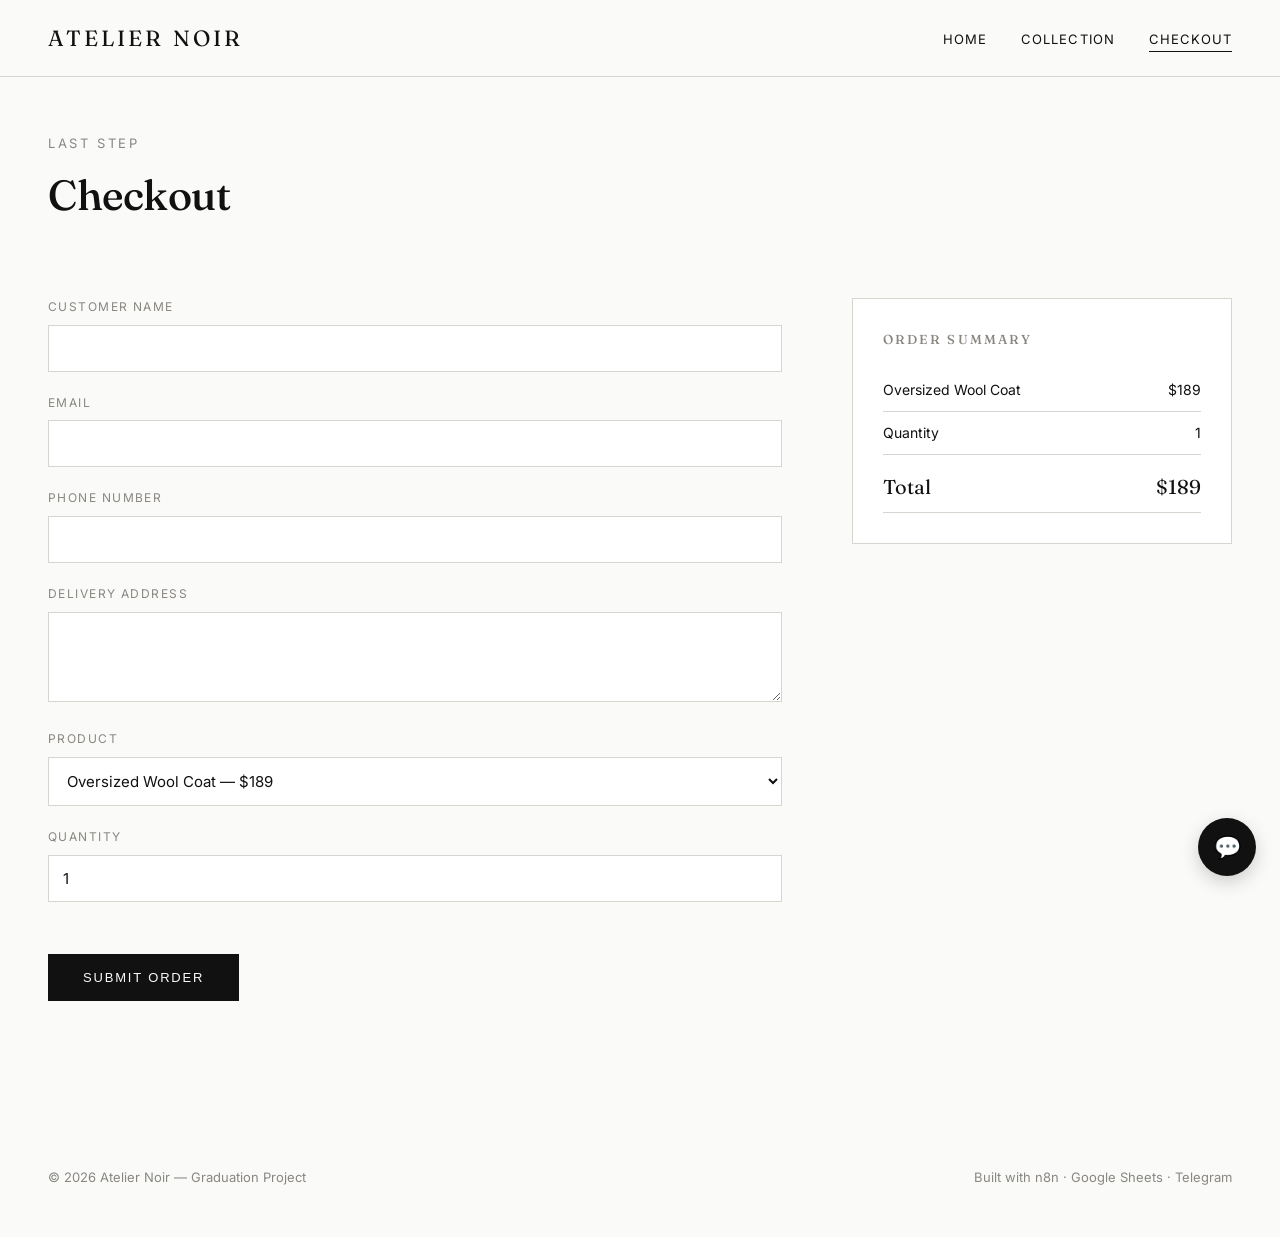
==== checkout.html @ d120bac4 "Add files via upload" ====
<!DOCTYPE html>
<html lang="en">
<head>
<meta charset="UTF-8">
<meta name="viewport" content="width=device-width, initial-scale=1.0">
<title>Checkout — Atelier Noir</title>
<link rel="preconnect" href="https://fonts.googleapis.com">
<link href="https://fonts.googleapis.com/css2?family=Fraunces:wght@400;500;600&family=Inter:wght@400;500;600&display=swap" rel="stylesheet">
<link rel="stylesheet" href="style.css">
</head>
<body>

<nav class="nav">
  <div class="wrap">
    <a href="index.html" class="brand">Atelier Noir</a>
    <ul class="nav-links">
      <li><a href="index.html">Home</a></li>
      <li><a href="products.html">Collection</a></li>
      <li><a href="checkout.html" class="active">Checkout</a></li>
    </ul>
    <button class="nav-toggle" aria-label="Toggle menu">&#9776;</button>
  </div>
</nav>

<section class="wrap">
  <div class="section-head" style="padding-top:56px; margin-bottom:0;">
    <div>
      <span class="kicker">Last step</span>
      <h2>Checkout</h2>
    </div>
  </div>

  <div class="checkout-wrap">
    <form id="checkout-form" novalidate>
      <div class="form-field">
        <label for="customer_name">Customer name</label>
        <input type="text" id="customer_name" name="customer_name" required autocomplete="name">
      </div>
      <div class="form-field">
        <label for="email">Email</label>
        <input type="email" id="email" name="email" required autocomplete="email">
      </div>
      <div class="form-field">
        <label for="phone">Phone number</label>
        <input type="tel" id="phone" name="phone" required autocomplete="tel">
      </div>
      <div class="form-field">
        <label for="address">Delivery address</label>
        <textarea id="address" name="address" required autocomplete="street-address"></textarea>
      </div>
      <div class="form-field">
        <label for="product">Product</label>
        <select id="product" name="product" required></select>
      </div>
      <div class="form-field">
        <label for="quantity">Quantity</label>
        <input type="number" id="quantity" name="quantity" min="1" value="1" required>
      </div>
      <button type="submit" class="btn btn-dark" id="submit-order">Submit order</button>
      <p class="form-msg" id="form-msg"></p>
    </form>

    <aside class="order-summary">
      <h3>Order summary</h3>
      <div id="order-summary-lines"></div>
    </aside>
  </div>
</section>

<footer>
  <div class="wrap" style="width:100%; display:flex; justify-content:space-between; flex-wrap:wrap; gap:14px;">
    <span>&copy; 2026 Atelier Noir — Graduation Project</span>
    <span>Built with n8n · Google Sheets · Telegram</span>
  </div>
</footer>

<div id="chatbot-placeholder" title="Chat with us">&#128172;</div>

<script src="script.js"></script>
</body>
</html>
---- style.css ----
/* =========================================================
   ATELIER NOIR — stylesheet
   Design tokens
   ---------------------------------------------------------
   Colors : --ink #111111 | --paper #FAFAF9 | --stone #E7E5E2
            --ash #8A8782  | --line #D8D5D0
   Type   : Display -> "Fraunces" (editorial serif, fashion-mag)
            Body    -> "Inter" (clean utility sans)
   Layout : lookbook grid, thin rule dividers, vertical spine
            wordmark, catalog "No. 0x" numbering on products.
   ========================================================= */

:root {
  --ink: #111111;
  --paper: #FAFAF9;
  --stone: #E7E5E2;
  --ash: #8A8782;
  --line: #D8D5D0;
  --maxw: 1240px;
}

* { box-sizing: border-box; }

html { scroll-behavior: smooth; }

body {
  margin: 0;
  background: var(--paper);
  color: var(--ink);
  font-family: "Inter", -apple-system, "Segoe UI", sans-serif;
  font-size: 16px;
  line-height: 1.55;
  -webkit-font-smoothing: antialiased;
}

h1, h2, h3, .display {
  font-family: "Fraunces", "Times New Roman", serif;
  font-weight: 500;
  letter-spacing: -0.01em;
  margin: 0;
}

a { color: inherit; text-decoration: none; }

img { max-width: 100%; display: block; }

.wrap {
  max-width: var(--maxw);
  margin: 0 auto;
  padding: 0 28px;
}

/* focus visibility */
a:focus-visible, button:focus-visible, input:focus-visible, textarea:focus-visible, select:focus-visible {
  outline: 2px solid var(--ink);
  outline-offset: 3px;
}

/* ---------- Nav ---------- */
.nav {
  position: sticky;
  top: 0;
  z-index: 50;
  background: var(--paper);
  border-bottom: 1px solid var(--line);
}

.nav .wrap {
  display: flex;
  align-items: center;
  justify-content: space-between;
  height: 76px;
}

.brand {
  font-family: "Fraunces", serif;
  font-size: 22px;
  letter-spacing: 0.14em;
  text-transform: uppercase;
}

.nav-links {
  display: flex;
  gap: 34px;
  list-style: none;
  margin: 0;
  padding: 0;
}

.nav-links a {
  font-size: 13px;
  letter-spacing: 0.08em;
  text-transform: uppercase;
  padding-bottom: 4px;
  border-bottom: 1px solid transparent;
  transition: border-color .2s ease;
}

.nav-links a:hover,
.nav-links a.active {
  border-color: var(--ink);
}

.nav-toggle {
  display: none;
  background: none;
  border: none;
  font-size: 24px;
  cursor: pointer;
  color: var(--ink);
}

/* ---------- Hero (signature: vertical spine wordmark) ---------- */
.hero {
  position: relative;
  display: grid;
  grid-template-columns: 90px 1fr;
  min-height: 78vh;
  border-bottom: 1px solid var(--line);
  overflow: hidden;
}

.hero-spine {
  border-right: 1px solid var(--line);
  display: flex;
  align-items: flex-end;
  justify-content: center;
  padding-bottom: 40px;
}

.hero-spine span {
  writing-mode: vertical-rl;
  transform: rotate(180deg);
  font-family: "Fraunces", serif;
  font-size: 13px;
  letter-spacing: 0.3em;
  text-transform: uppercase;
  color: var(--ash);
}

.hero-main {
  position: relative;
  display: flex;
  align-items: flex-end;
  padding: 60px;
  background-image: linear-gradient(180deg, rgba(17,17,17,0) 40%, rgba(17,17,17,.55) 100%), url("https://images.unsplash.com/photo-1490481651871-ab68de25d43d?q=80&w=1600&auto=format&fit=crop");
  background-size: cover;
  background-position: center;
}

.hero-main .eyebrow {
  position: absolute;
  top: 60px;
  left: 60px;
  font-size: 13px;
  letter-spacing: 0.2em;
  text-transform: uppercase;
  color: #fff;
  opacity: .85;
}

.hero-text {
  color: #fff;
  max-width: 640px;
}

.hero-text h1 {
  font-size: clamp(40px, 6vw, 76px);
  line-height: 1.02;
}

.hero-text p {
  margin-top: 18px;
  font-size: 17px;
  max-width: 460px;
  color: rgba(255,255,255,.88);
}

.btn {
  display: inline-block;
  margin-top: 30px;
  padding: 15px 34px;
  background: #fff;
  color: var(--ink);
  font-size: 13px;
  letter-spacing: 0.14em;
  text-transform: uppercase;
  border: 1px solid #fff;
  cursor: pointer;
  transition: background .2s ease, color .2s ease;
}

.btn:hover { background: transparent; color: #fff; }

.btn-dark {
  background: var(--ink);
  color: var(--paper);
  border: 1px solid var(--ink);
}

.btn-dark:hover { background: transparent; color: var(--ink); }

.btn-outline {
  background: transparent;
  color: var(--ink);
  border: 1px solid var(--ink);
}

.btn-outline:hover { background: var(--ink); color: var(--paper); }

/* ---------- Section headers ---------- */
.section {
  padding: 90px 0;
  border-bottom: 1px solid var(--line);
}

.section-head {
  display: flex;
  justify-content: space-between;
  align-items: flex-end;
  margin-bottom: 46px;
  gap: 20px;
}

.section-head .kicker {
  font-size: 13px;
  letter-spacing: 0.2em;
  text-transform: uppercase;
  color: var(--ash);
  margin-bottom: 10px;
  display: block;
}

.section-head h2 { font-size: clamp(28px, 4vw, 42px); }

.section-head .view-all {
  font-size: 13px;
  letter-spacing: 0.08em;
  text-transform: uppercase;
  border-bottom: 1px solid var(--ink);
  white-space: nowrap;
}

/* ---------- Product grid / cards ---------- */
.grid {
  display: grid;
  grid-template-columns: repeat(4, 1fr);
  gap: 1px;
  background: var(--line);
  border: 1px solid var(--line);
}

.card {
  background: var(--paper);
  position: relative;
  display: flex;
  flex-direction: column;
}

.card-media {
  position: relative;
  aspect-ratio: 3 / 4;
  overflow: hidden;
  background: var(--stone);
}

.card-media img {
  width: 100%;
  height: 100%;
  object-fit: cover;
  transition: transform .5s ease;
}

.card:hover .card-media img { transform: scale(1.045); }

.card-tag {
  position: absolute;
  top: 14px;
  left: 14px;
  font-family: "Fraunces", serif;
  font-size: 12px;
  letter-spacing: 0.08em;
  color: var(--ink);
  background: rgba(250,250,249,.9);
  padding: 3px 9px;
}

.card-body {
  padding: 18px 4px 30px;
  display: flex;
  flex-direction: column;
  gap: 6px;
}

.card-cat {
  font-size: 11px;
  letter-spacing: 0.16em;
  text-transform: uppercase;
  color: var(--ash);
}

.card-name { font-size: 18px; }

.card-price { font-size: 14px; color: var(--ash); }

.card-body .btn { margin-top: 14px; align-self: flex-start; padding: 11px 22px; }

/* ---------- Product detail ---------- */
.product-detail {
  display: grid;
  grid-template-columns: 1.1fr 1fr;
  gap: 70px;
  padding: 70px 0 90px;
}

.product-media {
  aspect-ratio: 4 / 5;
  background: var(--stone);
  overflow: hidden;
}

.product-media img { width: 100%; height: 100%; object-fit: cover; }

.product-info .cat { font-size: 12px; letter-spacing: 0.18em; text-transform: uppercase; color: var(--ash); }

.product-info h1 { font-size: clamp(30px, 4vw, 44px); margin-top: 10px; }

.product-info .price { font-size: 20px; margin-top: 16px; }

.product-info .desc { margin-top: 24px; color: #454340; max-width: 46ch; }

.product-info .divider { height: 1px; background: var(--line); margin: 34px 0; }

.qty-row { display: flex; align-items: center; gap: 16px; margin-bottom: 26px; }

.qty-row label { font-size: 13px; letter-spacing: .08em; text-transform: uppercase; color: var(--ash); }

.qty-input {
  width: 70px;
  padding: 10px 12px;
  border: 1px solid var(--ink);
  background: transparent;
  font-family: inherit;
  font-size: 15px;
  color: var(--ink);
}

/* ---------- Checkout / form ---------- */
.checkout-wrap {
  display: grid;
  grid-template-columns: 1fr 380px;
  gap: 70px;
  padding: 70px 0 100px;
}

.form-field { margin-bottom: 22px; }

.form-field label {
  display: block;
  font-size: 12px;
  letter-spacing: .12em;
  text-transform: uppercase;
  color: var(--ash);
  margin-bottom: 8px;
}

.form-field input,
.form-field select,
.form-field textarea {
  width: 100%;
  padding: 13px 14px;
  border: 1px solid var(--line);
  background: #fff;
  font-family: inherit;
  font-size: 15px;
  color: var(--ink);
}

.form-field textarea { resize: vertical; min-height: 90px; }

.order-summary {
  border: 1px solid var(--line);
  padding: 30px;
  height: fit-content;
  background: #fff;
}

.order-summary h3 { font-size: 13px; letter-spacing: .16em; text-transform: uppercase; color: var(--ash); margin-bottom: 20px; }

.order-summary .line { display: flex; justify-content: space-between; padding: 10px 0; border-bottom: 1px solid var(--line); font-size: 14px; }

.order-summary .total { font-family: "Fraunces", serif; font-size: 20px; margin-top: 6px; }

.form-msg { margin-top: 16px; font-size: 14px; }

.form-msg.ok { color: #1c6b3a; }
.form-msg.err { color: #a3352b; }

/* ---------- Footer ---------- */
footer {
  padding: 50px 0;
  font-size: 13px;
  color: var(--ash);
  display: flex;
  justify-content: space-between;
  flex-wrap: wrap;
  gap: 14px;
}

/* ---------- Chatbot placeholder ---------- */
#chatbot-placeholder {
  position: fixed;
  bottom: 24px;
  inset-inline-end: 24px;
  width: 58px;
  height: 58px;
  border-radius: 50%;
  background: var(--ink);
  color: var(--paper);
  display: flex;
  align-items: center;
  justify-content: center;
  font-family: "Fraunces", serif;
  font-size: 22px;
  cursor: pointer;
  z-index: 100;
  box-shadow: 0 6px 18px rgba(0,0,0,.18);
}

/* ---------- Responsive ---------- */
@media (max-width: 980px) {
  .grid { grid-template-columns: repeat(2, 1fr); }
  .product-detail, .checkout-wrap { grid-template-columns: 1fr; gap: 40px; }
  .hero { grid-template-columns: 1fr; }
  .hero-spine { display: none; }
}

@media (max-width: 720px) {
  .nav-links {
    position: fixed;
    top: 76px;
    left: 0;
    right: 0;
    background: var(--paper);
    flex-direction: column;
    padding: 20px 28px 30px;
    border-bottom: 1px solid var(--line);
    display: none;
    gap: 18px;
  }
  .nav-links.open { display: flex; }
  .nav-toggle { display: block; }
  .grid { grid-template-columns: repeat(2, 1fr); }
  .hero-main { padding: 34px; }
  .section { padding: 60px 0; }
}
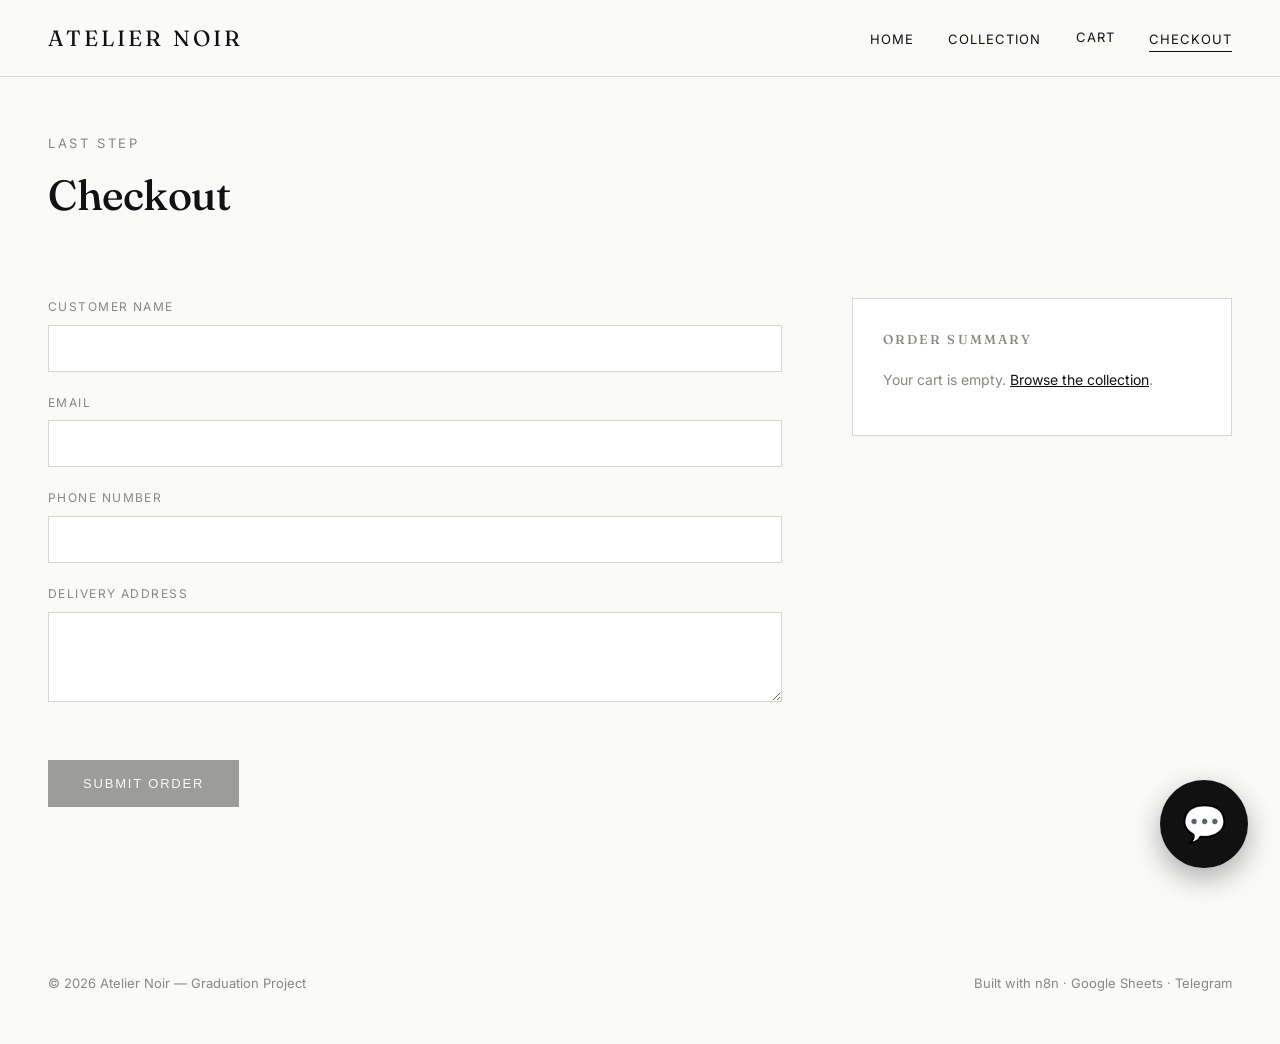
==== commit c8c083a9: "Add files via upload" ====
--- a/checkout.html
+++ b/checkout.html
@@ -16,6 +16,7 @@
     <ul class="nav-links">
       <li><a href="index.html">Home</a></li>
       <li><a href="products.html">Collection</a></li>
+      <li><a href="cart.html" class="cart-link">Cart <span id="cart-badge" class="cart-badge">0</span></a></li>
       <li><a href="checkout.html" class="active">Checkout</a></li>
     </ul>
     <button class="nav-toggle" aria-label="Toggle menu">&#9776;</button>
@@ -48,14 +49,6 @@
         <label for="address">Delivery address</label>
         <textarea id="address" name="address" required autocomplete="street-address"></textarea>
       </div>
-      <div class="form-field">
-        <label for="product">Product</label>
-        <select id="product" name="product" required></select>
-      </div>
-      <div class="form-field">
-        <label for="quantity">Quantity</label>
-        <input type="number" id="quantity" name="quantity" min="1" value="1" required>
-      </div>
       <button type="submit" class="btn btn-dark" id="submit-order">Submit order</button>
       <p class="form-msg" id="form-msg"></p>
     </form>
--- a/style.css
+++ b/style.css
@@ -81,6 +81,7 @@
 
 .nav-links {
   display: flex;
+  align-items: center;
   gap: 34px;
   list-style: none;
   margin: 0;
@@ -99,6 +100,23 @@
 .nav-links a:hover,
 .nav-links a.active {
   border-color: var(--ink);
+}
+
+.cart-link { display: inline-flex; align-items: center; gap: 6px; }
+
+.cart-badge {
+  display: inline-flex;
+  align-items: center;
+  justify-content: center;
+  min-width: 17px;
+  height: 17px;
+  padding: 0 4px;
+  border-radius: 50%;
+  background: var(--ink);
+  color: var(--paper);
+  font-size: 10px;
+  letter-spacing: 0;
+  line-height: 1;
 }
 
 .nav-toggle {
@@ -199,6 +217,9 @@
 }
 
 .btn-dark:hover { background: transparent; color: var(--ink); }
+
+.btn-dark:disabled { opacity: .4; cursor: not-allowed; }
+.btn-dark:disabled:hover { background: var(--ink); color: var(--paper); }
 
 .btn-outline {
   background: transparent;
@@ -303,7 +324,19 @@
 
 .card-price { font-size: 14px; color: var(--ash); }
 
-.card-body .btn { margin-top: 14px; align-self: flex-start; padding: 11px 22px; }
+.card-actions {
+  display: flex;
+  flex-direction: column;
+  gap: 10px;
+  margin-top: 14px;
+}
+
+.card-actions .btn {
+  margin-top: 0;
+  width: 100%;
+  text-align: center;
+  padding: 11px 18px;
+}
 
 /* ---------- Product detail ---------- */
 .product-detail {
@@ -344,6 +377,86 @@
   font-size: 15px;
   color: var(--ink);
 }
+
+.product-actions {
+  display: flex;
+  gap: 14px;
+  flex-wrap: wrap;
+}
+
+.product-actions .btn { margin-top: 0; }
+
+/* ---------- Cart page ---------- */
+.cart-page-wrap {
+  display: grid;
+  grid-template-columns: 1fr 340px;
+  gap: 60px;
+  padding: 70px 0 100px;
+  align-items: start;
+}
+
+.cart-list { display: flex; flex-direction: column; }
+
+.cart-row {
+  display: grid;
+  grid-template-columns: 84px 1fr 84px 90px 30px;
+  gap: 18px;
+  align-items: center;
+  padding: 22px 0;
+  border-bottom: 1px solid var(--line);
+}
+
+.cart-row img {
+  width: 84px;
+  height: 104px;
+  object-fit: cover;
+  background: var(--stone);
+}
+
+.cart-row-cat {
+  font-size: 11px;
+  letter-spacing: .14em;
+  text-transform: uppercase;
+  color: var(--ash);
+}
+
+.cart-row-info h4 { font-size: 16px; margin-top: 4px; }
+
+.cart-row-price { font-size: 13px; color: var(--ash); }
+
+.cart-row-total {
+  font-family: "Fraunces", serif;
+  font-size: 15px;
+  text-align: right;
+}
+
+.cart-remove {
+  background: none;
+  border: none;
+  font-size: 24px;
+  line-height: 1;
+  color: var(--ash);
+  cursor: pointer;
+  justify-self: end;
+}
+
+.cart-remove:hover { color: var(--ink); }
+
+.cart-summary {
+  border: 1px solid var(--line);
+  padding: 30px;
+  height: fit-content;
+  background: #fff;
+}
+
+.cart-summary h3 { font-size: 13px; letter-spacing: .16em; text-transform: uppercase; color: var(--ash); margin-bottom: 20px; }
+
+.cart-empty {
+  padding: 100px 0;
+  text-align: center;
+}
+
+.cart-empty p { margin-bottom: 24px; color: var(--ash); font-size: 15px; }
 
 /* ---------- Checkout / form ---------- */
 .checkout-wrap {
@@ -410,10 +523,10 @@
 /* ---------- Chatbot placeholder ---------- */
 #chatbot-placeholder {
   position: fixed;
-  bottom: 24px;
-  inset-inline-end: 24px;
-  width: 58px;
-  height: 58px;
+  bottom: 32px;
+  inset-inline-end: 32px;
+  width: 88px;
+  height: 88px;
   border-radius: 50%;
   background: var(--ink);
   color: var(--paper);
@@ -421,16 +534,152 @@
   align-items: center;
   justify-content: center;
   font-family: "Fraunces", serif;
-  font-size: 22px;
+  font-size: 36px;
   cursor: pointer;
-  z-index: 100;
-  box-shadow: 0 6px 18px rgba(0,0,0,.18);
+  z-index: 250;
+  box-shadow: 0 10px 28px rgba(0,0,0,.32);
+  transition: transform .18s ease, box-shadow .18s ease;
+}
+
+#chatbot-placeholder:hover {
+  transform: scale(1.08);
+  box-shadow: 0 14px 34px rgba(0,0,0,.38);
+}
+
+/* ---------- Chat widget: centered modal + backdrop ---------- */
+#chat-backdrop {
+  position: fixed;
+  inset: 0;
+  background: rgba(17,17,17,.55);
+  display: flex;
+  align-items: center;
+  justify-content: center;
+  padding: 24px;
+  z-index: 200;
+  opacity: 0;
+  pointer-events: none;
+  transition: opacity .2s ease;
+}
+
+#chat-backdrop.open {
+  opacity: 1;
+  pointer-events: auto;
+}
+
+#chat-panel {
+  width: 560px;
+  max-width: 100%;
+  height: 640px;
+  max-height: 85vh;
+  background: #fff;
+  border: 1px solid var(--line);
+  box-shadow: 0 24px 60px rgba(0,0,0,.28);
+  display: flex;
+  flex-direction: column;
+  transform: translateY(16px) scale(.98);
+  transition: transform .2s ease;
+}
+
+#chat-backdrop.open #chat-panel {
+  transform: translateY(0) scale(1);
+}
+
+.chat-header {
+  background: var(--ink);
+  color: var(--paper);
+  padding: 20px 24px;
+  display: flex;
+  justify-content: space-between;
+  align-items: center;
+  font-family: "Fraunces", serif;
+  font-size: 19px;
+  letter-spacing: .04em;
+}
+
+.chat-header button {
+  background: none;
+  border: none;
+  color: var(--paper);
+  font-size: 26px;
+  line-height: 1;
+  cursor: pointer;
+}
+
+.chat-messages {
+  flex: 1;
+  overflow-y: auto;
+  padding: 24px;
+  display: flex;
+  flex-direction: column;
+  gap: 12px;
+  background: var(--paper);
+}
+
+.chat-msg {
+  max-width: 78%;
+  padding: 11px 15px;
+  font-size: 14.5px;
+  line-height: 1.5;
+  border-radius: 2px;
+}
+
+.chat-msg-bot {
+  align-self: flex-start;
+  background: var(--stone);
+  color: var(--ink);
+}
+
+.chat-msg-user {
+  align-self: flex-end;
+  background: var(--ink);
+  color: var(--paper);
+}
+
+.chat-msg-typing {
+  align-self: flex-start;
+  background: var(--stone);
+  color: var(--ash);
+  font-style: italic;
+}
+
+.chat-input-row {
+  display: flex;
+  border-top: 1px solid var(--line);
+}
+
+.chat-input-row input {
+  flex: 1;
+  border: none;
+  padding: 18px 20px;
+  font-family: inherit;
+  font-size: 15px;
+  background: #fff;
+}
+
+.chat-input-row input:focus { outline: none; }
+
+.chat-input-row button {
+  border: none;
+  background: var(--ink);
+  color: var(--paper);
+  padding: 0 28px;
+  font-size: 13px;
+  letter-spacing: .06em;
+  text-transform: uppercase;
+  cursor: pointer;
+}
+
+.chat-input-row button:hover { opacity: .85; }
+
+@media (max-width: 620px) {
+  #chat-backdrop { padding: 0; align-items: flex-end; }
+  #chat-panel { width: 100%; height: 88vh; max-height: 88vh; }
 }
 
 /* ---------- Responsive ---------- */
 @media (max-width: 980px) {
   .grid { grid-template-columns: repeat(2, 1fr); }
-  .product-detail, .checkout-wrap { grid-template-columns: 1fr; gap: 40px; }
+  .product-detail, .checkout-wrap, .cart-page-wrap { grid-template-columns: 1fr; gap: 40px; }
   .hero { grid-template-columns: 1fr; }
   .hero-spine { display: none; }
 }
@@ -443,6 +692,7 @@
     right: 0;
     background: var(--paper);
     flex-direction: column;
+    align-items: flex-start;
     padding: 20px 28px 30px;
     border-bottom: 1px solid var(--line);
     display: none;
@@ -453,4 +703,19 @@
   .grid { grid-template-columns: repeat(2, 1fr); }
   .hero-main { padding: 34px; }
   .section { padding: 60px 0; }
-}
+  .cart-row {
+    position: relative;
+    grid-template-columns: 64px 1fr;
+    grid-template-areas:
+      "img info"
+      "img qty"
+      "img total";
+    row-gap: 8px;
+    padding-inline-end: 34px;
+  }
+  .cart-row img { grid-area: img; width: 64px; height: 80px; }
+  .cart-row-info { grid-area: info; }
+  .cart-row .cart-qty-input { grid-area: qty; }
+  .cart-row-total { grid-area: total; text-align: left; }
+  .cart-remove { position: absolute; top: 22px; inset-inline-end: 0; }
+}
